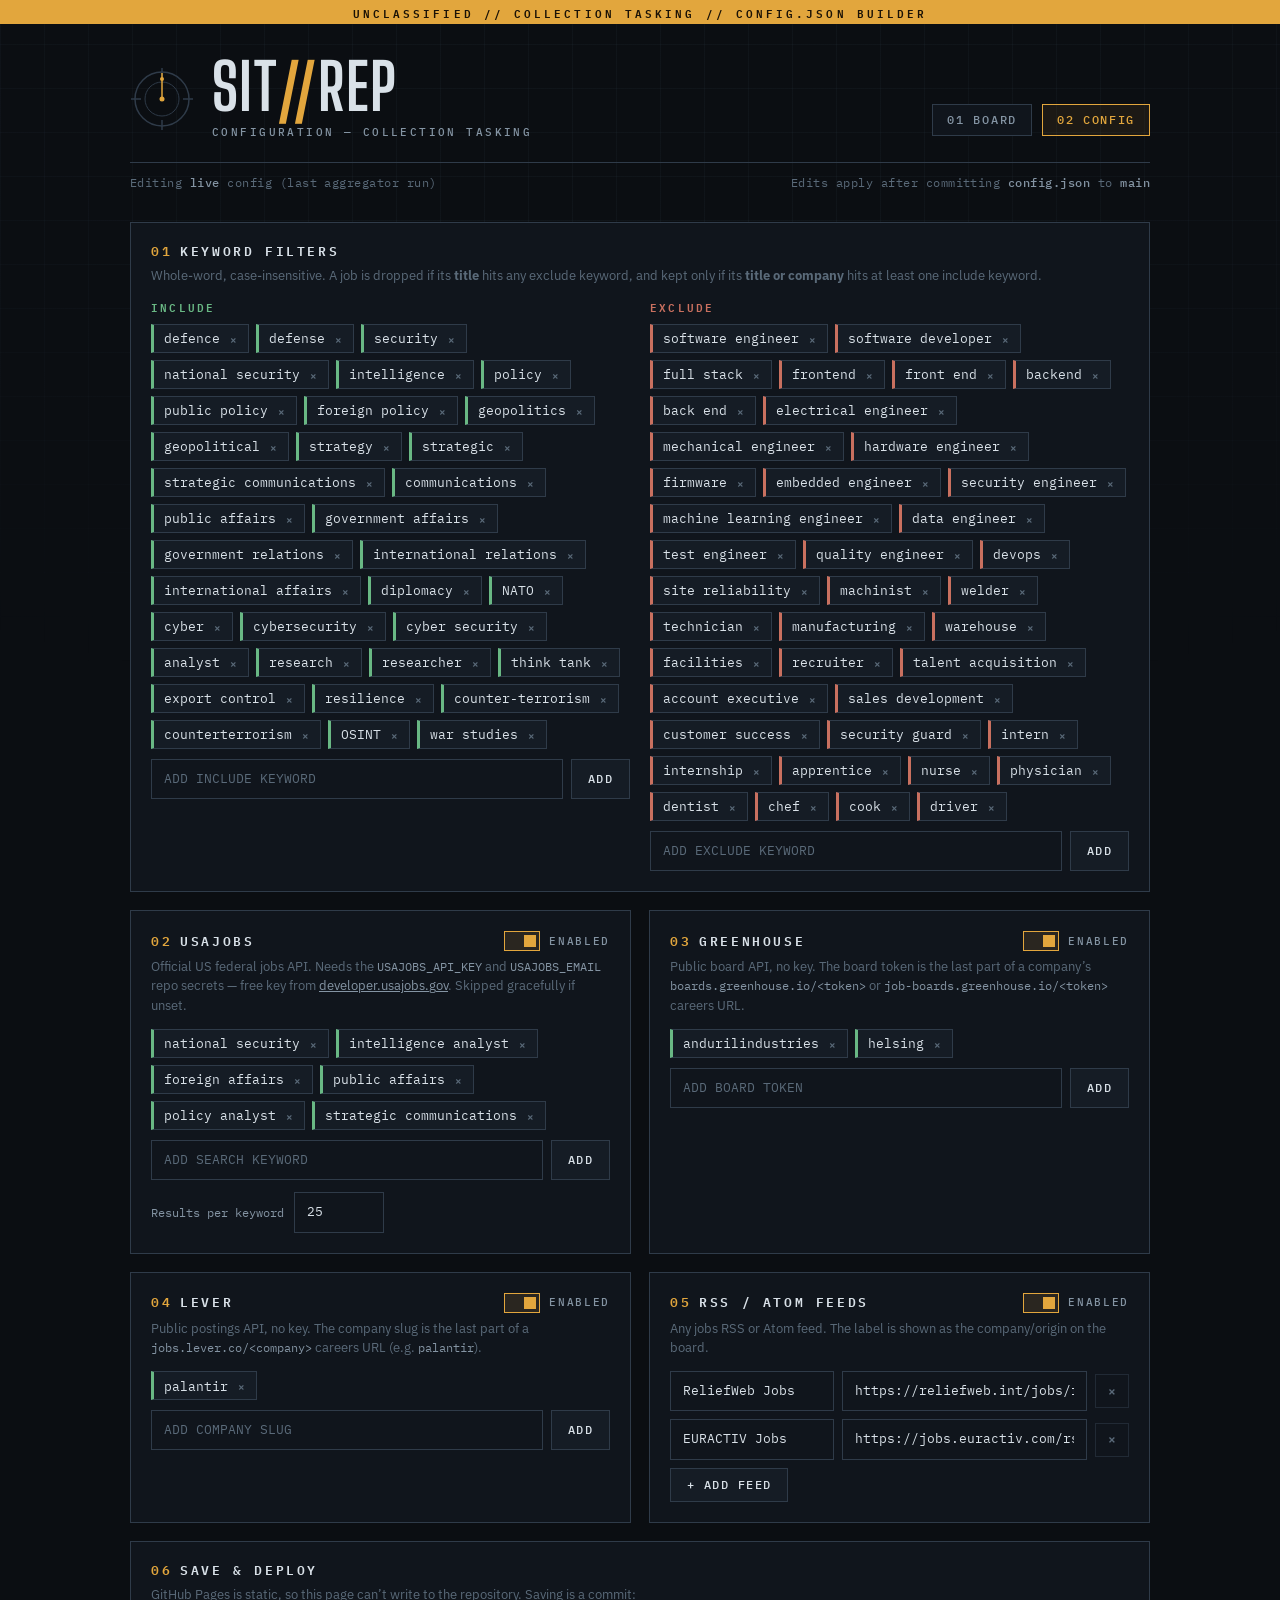
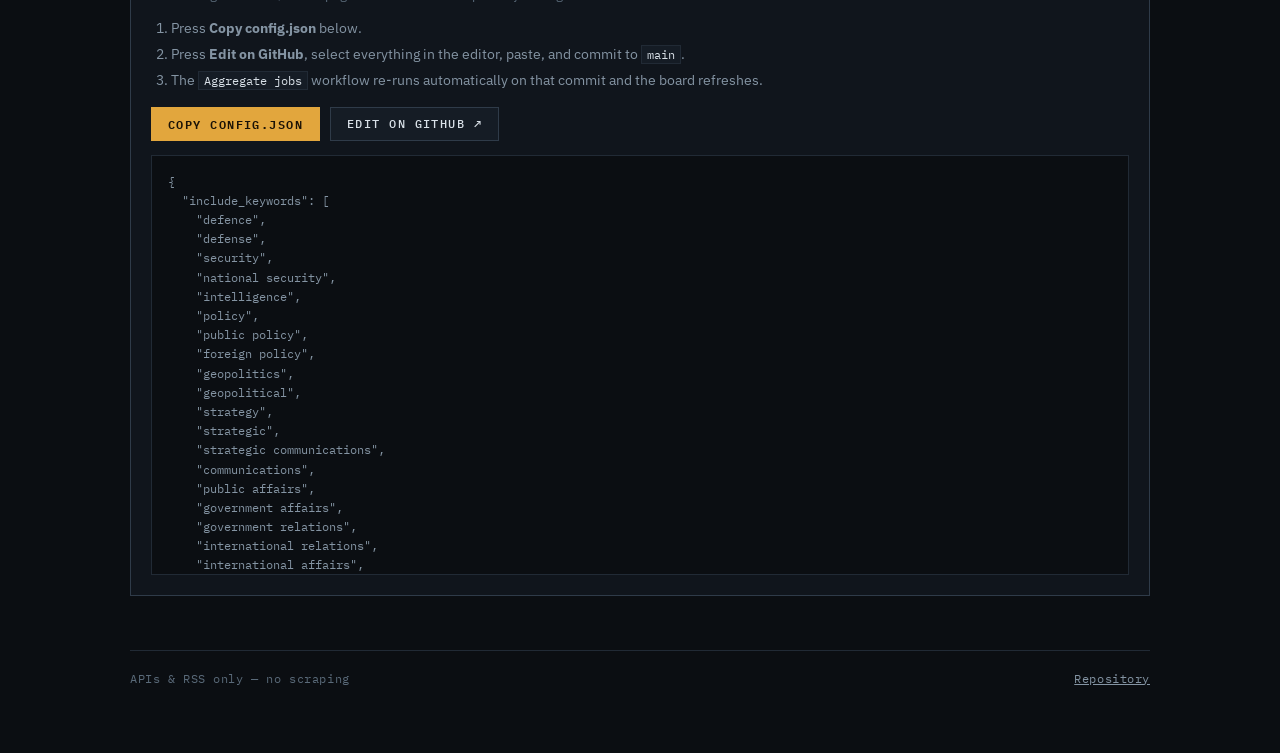
==== docs/config.html @ e004dd71 "Add defence & security job aggregator (SITREP) Python aggregator (USAJobs/Greenhouse/Lever/RSS fetch" ====
<!DOCTYPE html>
<html lang="en">
<head>
<meta charset="UTF-8">
<meta name="viewport" content="width=device-width, initial-scale=1.0">
<title>SITREP — Configuration</title>
<meta name="description" content="Configuration builder for the defence & security job aggregator.">
<link rel="icon" href="data:image/svg+xml,%3Csvg xmlns='http://www.w3.org/2000/svg' viewBox='0 0 64 64'%3E%3Ccircle cx='32' cy='32' r='26' fill='none' stroke='%23e2a63d' stroke-width='4'/%3E%3Cpath d='M32 6v14M32 44v14M6 32h14M44 32h14' stroke='%23e2a63d' stroke-width='4'/%3E%3Ccircle cx='32' cy='32' r='5' fill='%23e2a63d'/%3E%3C/svg%3E">
<link rel="preconnect" href="https://fonts.googleapis.com">
<link rel="preconnect" href="https://fonts.gstatic.com" crossorigin>
<link href="https://fonts.googleapis.com/css2?family=Big+Shoulders+Display:wght@500;700&family=IBM+Plex+Mono:wght@400;500;600&family=IBM+Plex+Sans:wght@400;500;600&display=swap" rel="stylesheet">
<link rel="stylesheet" href="style.css">
</head>
<body>

<div class="classbar">Unclassified&nbsp;//&nbsp;Collection tasking&nbsp;//&nbsp;config.json builder</div>

<div class="wrap">
  <header class="site-head">
    <div class="brand">
      <svg class="reticle" width="64" height="64" viewBox="0 0 64 64" aria-hidden="true">
        <circle cx="32" cy="32" r="27" fill="none" stroke="#2f3b49" stroke-width="1.5"/>
        <circle cx="32" cy="32" r="17" fill="none" stroke="#2f3b49" stroke-width="1"/>
        <path d="M32 1v10M32 53v10M1 32h10M53 32h10" stroke="#2f3b49" stroke-width="1.5"/>
        <g class="sweep">
          <line x1="32" y1="32" x2="32" y2="6" stroke="#e2a63d" stroke-width="1.5"/>
          <circle cx="32" cy="12" r="2" fill="#e2a63d"/>
        </g>
        <circle cx="32" cy="32" r="2.5" fill="#e2a63d"/>
      </svg>
      <div>
        <h1>SIT<span class="slash">//</span>REP</h1>
        <p class="tagline">Configuration &mdash; collection tasking</p>
      </div>
    </div>
    <nav class="site-nav" aria-label="Site">
      <a href="./">01&nbsp;Board</a>
      <a href="config.html" aria-current="page">02&nbsp;Config</a>
    </nav>
  </header>

  <div class="status-strip">
    <span id="load-status">Loading current config&hellip;</span>
    <span>Edits apply after committing <strong>config.json</strong> to <strong>main</strong></span>
  </div>

  <main class="config-grid">

    <section class="panel span-2" aria-labelledby="h-keywords">
      <div class="panel-head"><h2 id="h-keywords"><span class="idx">01</span>Keyword filters</h2></div>
      <p class="hint">Whole-word, case-insensitive. A job is dropped if its <strong>title</strong> hits any exclude keyword, and kept only if its <strong>title or company</strong> hits at least one include keyword.</p>
      <div style="display:grid;grid-template-columns:1fr 1fr;gap:20px" class="kw-cols">
        <div>
          <h2 style="margin-bottom:10px;font-size:11px;color:var(--green)">Include</h2>
          <div id="inc-editor"></div>
        </div>
        <div>
          <h2 style="margin-bottom:10px;font-size:11px;color:var(--red)">Exclude</h2>
          <div id="exc-editor"></div>
        </div>
      </div>
    </section>

    <section class="panel" aria-labelledby="h-usajobs">
      <div class="panel-head">
        <h2 id="h-usajobs"><span class="idx">02</span>USAJobs</h2>
        <label class="switch"><input type="checkbox" id="t-usajobs"><span class="track"></span><span class="switch-label">Enabled</span></label>
      </div>
      <p class="hint">Official US federal jobs API. Needs the <code>USAJOBS_API_KEY</code> and <code>USAJOBS_EMAIL</code> repo secrets — free key from <a href="https://developer.usajobs.gov/APIRequest" target="_blank" rel="noopener">developer.usajobs.gov</a>. Skipped gracefully if unset.</p>
      <div id="usajobs-kw"></div>
      <div class="field-row">
        <label for="usajobs-rpk">Results per keyword</label>
        <input type="number" id="usajobs-rpk" min="1" max="500" step="1">
      </div>
    </section>

    <section class="panel" aria-labelledby="h-greenhouse">
      <div class="panel-head">
        <h2 id="h-greenhouse"><span class="idx">03</span>Greenhouse</h2>
        <label class="switch"><input type="checkbox" id="t-greenhouse"><span class="track"></span><span class="switch-label">Enabled</span></label>
      </div>
      <p class="hint">Public board API, no key. The board token is the last part of a company&rsquo;s <code>boards.greenhouse.io/&lt;token&gt;</code> or <code>job-boards.greenhouse.io/&lt;token&gt;</code> careers URL.</p>
      <div id="gh-boards"></div>
    </section>

    <section class="panel" aria-labelledby="h-lever">
      <div class="panel-head">
        <h2 id="h-lever"><span class="idx">04</span>Lever</h2>
        <label class="switch"><input type="checkbox" id="t-lever"><span class="track"></span><span class="switch-label">Enabled</span></label>
      </div>
      <p class="hint">Public postings API, no key. The company slug is the last part of a <code>jobs.lever.co/&lt;company&gt;</code> careers URL (e.g. <code>palantir</code>).</p>
      <div id="lever-companies"></div>
    </section>

    <section class="panel" aria-labelledby="h-rss">
      <div class="panel-head">
        <h2 id="h-rss"><span class="idx">05</span>RSS / Atom feeds</h2>
        <label class="switch"><input type="checkbox" id="t-rss"><span class="track"></span><span class="switch-label">Enabled</span></label>
      </div>
      <p class="hint">Any jobs RSS or Atom feed. The label is shown as the company/origin on the board.</p>
      <div id="rss-feeds"></div>
      <button class="btn" type="button" id="add-feed">+ Add feed</button>
    </section>

    <section class="panel span-2" aria-labelledby="h-save">
      <div class="panel-head"><h2 id="h-save"><span class="idx">06</span>Save &amp; deploy</h2></div>
      <p class="hint">GitHub Pages is static, so this page can&rsquo;t write to the repository. Saving is a commit:</p>
      <ol class="steps">
        <li>Press <strong>Copy config.json</strong> below.</li>
        <li>Press <strong>Edit on GitHub</strong>, select everything in the editor, paste, and commit to <code>main</code>.</li>
        <li>The <code>Aggregate jobs</code> workflow re-runs automatically on that commit and the board refreshes.</li>
      </ol>
      <div class="save-row" style="margin-top:16px">
        <button class="btn primary" type="button" id="copy-btn">Copy config.json</button>
        <a class="btn" id="edit-link" href="#" target="_blank" rel="noopener">Edit on GitHub &nearr;</a>
        <span class="save-note" id="copy-note" aria-live="polite"></span>
      </div>
      <pre class="json-preview" id="preview" aria-label="Generated config.json"></pre>
    </section>

  </main>

  <footer class="site-foot">
    <span>APIs &amp; RSS only &mdash; no scraping</span>
    <span><a id="repo-link" href="#">Repository</a></span>
  </footer>
</div>

<script>
(function () {
  "use strict";

  function repoInfo() {
    var host = location.hostname;
    var seg = location.pathname.split("/").filter(Boolean);
    // config.html adds a path segment; the repo is always the first one on
    // a project Pages site (owner.github.io/repo/...).
    if (host.endsWith(".github.io") && seg.length > 0 && seg[0].indexOf(".") === -1) {
      return { owner: host.split(".")[0], repo: seg[0], branch: "main" };
    }
    if (host.endsWith(".github.io")) {
      return { owner: host.split(".")[0], repo: host, branch: "main" };
    }
    return { owner: "huggtiy", repo: "defence-job-aggregator", branch: "main" };
  }

  var R = repoInfo();
  var repoUrl = "https://github.com/" + R.owner + "/" + R.repo;
  document.getElementById("repo-link").href = repoUrl;
  document.getElementById("edit-link").href = repoUrl + "/edit/" + R.branch + "/config.json";

  var DEFAULT_CONFIG = {
    include_keywords: ["defence", "defense", "security", "intelligence", "policy"],
    exclude_keywords: ["software engineer"],
    sources: {
      usajobs: { enabled: true, keywords: ["national security"], results_per_keyword: 25 },
      greenhouse: { enabled: true, boards: ["andurilindustries"] },
      lever: { enabled: true, companies: ["palantir"] },
      rss: { enabled: true, feeds: [] }
    }
  };

  var config = null;

  function normalize(c) {
    c = (c && typeof c === "object") ? c : {};
    c.include_keywords = Array.isArray(c.include_keywords) ? c.include_keywords : [];
    c.exclude_keywords = Array.isArray(c.exclude_keywords) ? c.exclude_keywords : [];
    c.sources = (c.sources && typeof c.sources === "object") ? c.sources : {};
    var s = c.sources;
    s.usajobs = s.usajobs || {};
    s.usajobs.enabled = !!s.usajobs.enabled;
    s.usajobs.keywords = Array.isArray(s.usajobs.keywords) ? s.usajobs.keywords : [];
    s.usajobs.results_per_keyword = parseInt(s.usajobs.results_per_keyword, 10) || 25;
    s.greenhouse = s.greenhouse || {};
    s.greenhouse.enabled = !!s.greenhouse.enabled;
    s.greenhouse.boards = Array.isArray(s.greenhouse.boards) ? s.greenhouse.boards : [];
    s.lever = s.lever || {};
    s.lever.enabled = !!s.lever.enabled;
    s.lever.companies = Array.isArray(s.lever.companies) ? s.lever.companies : [];
    s.rss = s.rss || {};
    s.rss.enabled = !!s.rss.enabled;
    s.rss.feeds = Array.isArray(s.rss.feeds) ? s.rss.feeds : [];
    return c;
  }

  function syncPreview() {
    document.getElementById("preview").textContent = JSON.stringify(config, null, 2);
  }

  /* ---- tag editor ---- */
  function tagEditor(root, arr, opts) {
    opts = opts || {};
    root.textContent = "";

    var tags = document.createElement("div");
    tags.className = "tags " + (opts.tone === "exclude" ? "tags-exclude" : "tags-include");

    var row = document.createElement("div");
    row.className = "tag-input-row";
    var input = document.createElement("input");
    input.type = "text";
    input.placeholder = opts.placeholder || "ADD KEYWORD + ENTER";
    input.setAttribute("aria-label", opts.placeholder || "Add entry");
    var addBtn = document.createElement("button");
    addBtn.className = "btn";
    addBtn.type = "button";
    addBtn.textContent = "Add";
    row.appendChild(input);
    row.appendChild(addBtn);

    function renderTags() {
      tags.textContent = "";
      arr.forEach(function (val, i) {
        var chip = document.createElement("span");
        chip.className = "tag";
        chip.appendChild(document.createTextNode(val));
        var x = document.createElement("button");
        x.type = "button";
        x.textContent = "×";
        x.setAttribute("aria-label", "Remove " + val);
        x.addEventListener("click", function () {
          arr.splice(i, 1);
          renderTags();
          syncPreview();
        });
        chip.appendChild(x);
        tags.appendChild(chip);
      });
      if (arr.length === 0) {
        var none = document.createElement("span");
        none.className = "save-note";
        none.textContent = "(empty)";
        tags.appendChild(none);
      }
    }

    function add() {
      var v = input.value.trim();
      if (!v) return;
      if (arr.indexOf(v) === -1) arr.push(v);
      input.value = "";
      renderTags();
      syncPreview();
      input.focus();
    }

    addBtn.addEventListener("click", add);
    input.addEventListener("keydown", function (e) {
      if (e.key === "Enter" || e.key === ",") { e.preventDefault(); add(); }
      if (e.key === "Backspace" && input.value === "" && arr.length) {
        arr.pop();
        renderTags();
        syncPreview();
      }
    });

    renderTags();
    root.appendChild(tags);
    root.appendChild(row);
  }

  /* ---- feeds editor ---- */
  function renderFeeds() {
    var root = document.getElementById("rss-feeds");
    var feeds = config.sources.rss.feeds;
    root.textContent = "";
    feeds.forEach(function (feed, i) {
      if (!Array.isArray(feed)) feeds[i] = feed = ["", String(feed || "")];
      var row = document.createElement("div");
      row.className = "feed-row";

      var label = document.createElement("input");
      label.type = "text";
      label.placeholder = "LABEL";
      label.value = feed[0] || "";
      label.setAttribute("aria-label", "Feed label");
      label.addEventListener("input", function () { feed[0] = label.value; syncPreview(); });

      var url = document.createElement("input");
      url.type = "url";
      url.placeholder = "https://example.org/jobs/rss.xml";
      url.value = feed[1] || "";
      url.setAttribute("aria-label", "Feed URL");
      url.addEventListener("input", function () { feed[1] = url.value; syncPreview(); });

      var del = document.createElement("button");
      del.type = "button";
      del.className = "icon-btn";
      del.textContent = "×";
      del.setAttribute("aria-label", "Remove feed " + (feed[0] || i + 1));
      del.addEventListener("click", function () {
        feeds.splice(i, 1);
        renderFeeds();
        syncPreview();
      });

      row.appendChild(label);
      row.appendChild(url);
      row.appendChild(del);
      root.appendChild(row);
    });
  }

  function bindToggle(id, obj) {
    var el = document.getElementById(id);
    el.checked = !!obj.enabled;
    el.addEventListener("change", function () { obj.enabled = el.checked; syncPreview(); });
  }

  function buildForm() {
    tagEditor(document.getElementById("inc-editor"), config.include_keywords,
      { tone: "include", placeholder: "ADD INCLUDE KEYWORD" });
    tagEditor(document.getElementById("exc-editor"), config.exclude_keywords,
      { tone: "exclude", placeholder: "ADD EXCLUDE KEYWORD" });
    tagEditor(document.getElementById("usajobs-kw"), config.sources.usajobs.keywords,
      { tone: "include", placeholder: "ADD SEARCH KEYWORD" });
    tagEditor(document.getElementById("gh-boards"), config.sources.greenhouse.boards,
      { tone: "include", placeholder: "ADD BOARD TOKEN" });
    tagEditor(document.getElementById("lever-companies"), config.sources.lever.companies,
      { tone: "include", placeholder: "ADD COMPANY SLUG" });

    bindToggle("t-usajobs", config.sources.usajobs);
    bindToggle("t-greenhouse", config.sources.greenhouse);
    bindToggle("t-lever", config.sources.lever);
    bindToggle("t-rss", config.sources.rss);

    var rpk = document.getElementById("usajobs-rpk");
    rpk.value = config.sources.usajobs.results_per_keyword;
    rpk.addEventListener("input", function () {
      config.sources.usajobs.results_per_keyword = parseInt(rpk.value, 10) || 25;
      syncPreview();
    });

    document.getElementById("add-feed").addEventListener("click", function () {
      config.sources.rss.feeds.push(["", ""]);
      renderFeeds();
      syncPreview();
    });

    renderFeeds();
    syncPreview();
  }

  /* ---- copy ---- */
  document.getElementById("copy-btn").addEventListener("click", function () {
    var json = JSON.stringify(config, null, 2) + "\n";
    var note = document.getElementById("copy-note");
    function ok() {
      note.textContent = "Copied — now Edit on GitHub, paste over the file, commit to main.";
      note.className = "save-note ok";
    }
    function fail() {
      note.textContent = "Copy failed — select the JSON below and copy manually.";
      note.className = "save-note";
    }
    if (navigator.clipboard && navigator.clipboard.writeText) {
      navigator.clipboard.writeText(json).then(ok, fail);
    } else { fail(); }
  });

  /* ---- load current config: raw file first (canonical), then the copy
     the aggregator writes into docs/, then built-in defaults. ---- */
  var rawUrl = "https://raw.githubusercontent.com/" + R.owner + "/" + R.repo + "/" + R.branch + "/config.json";
  var statusEl = document.getElementById("load-status");

  function loaded(c, from) {
    config = normalize(c);
    statusEl.innerHTML = "Editing <strong>live</strong> config (" + from + ")";
    buildForm();
  }

  fetch(rawUrl, { cache: "no-store" })
    .then(function (r) { if (!r.ok) throw 0; return r.json(); })
    .then(function (c) { loaded(c, "repo main branch"); })
    .catch(function () {
      fetch("config.json", { cache: "no-store" })
        .then(function (r) { if (!r.ok) throw 0; return r.json(); })
        .then(function (c) { loaded(c, "last aggregator run"); })
        .catch(function () { loaded(DEFAULT_CONFIG, "built-in defaults — repo copy unreachable"); });
    });
})();
</script>
</body>
</html>
---- docs/style.css ----
/* SITREP — defence & security job watch
   Shared styles for index.html (board) and config.html (config builder). */

:root {
  --bg: #0b0e12;
  --panel: #10151c;
  --panel-2: #151c25;
  --line: #212a35;
  --line-strong: #2f3b49;
  --ink: #d9e1e8;
  --muted: #8494a3;
  --faint: #5a6a79;
  --amber: #e2a63d;
  --amber-ink: #1a1206;
  --green: #69b884;
  --blue: #6f9fd0;
  --violet: #a394d6;
  --red: #c9705f;
  --display: "Big Shoulders Display", "Arial Narrow", sans-serif;
  --sans: "IBM Plex Sans", system-ui, -apple-system, sans-serif;
  --mono: "IBM Plex Mono", ui-monospace, "SF Mono", Menlo, monospace;
}

* { box-sizing: border-box; margin: 0; padding: 0; }

html { color-scheme: dark; }

body {
  font-family: var(--sans);
  font-size: 15px;
  line-height: 1.55;
  background: var(--bg);
  color: var(--ink);
  min-height: 100vh;
}

/* Faint plotting grid over the whole page */
body::before {
  content: "";
  position: fixed;
  inset: 0;
  pointer-events: none;
  background-image:
    linear-gradient(rgba(84, 110, 138, 0.07) 1px, transparent 1px),
    linear-gradient(90deg, rgba(84, 110, 138, 0.07) 1px, transparent 1px);
  background-size: 44px 44px;
  mask-image: radial-gradient(ellipse 120% 90% at 50% 0%, #000 30%, transparent 90%);
  -webkit-mask-image: radial-gradient(ellipse 120% 90% at 50% 0%, #000 30%, transparent 90%);
}

a { color: inherit; }

:focus-visible {
  outline: 2px solid var(--amber);
  outline-offset: 2px;
  border-radius: 2px;
}

::selection { background: rgba(226, 166, 61, 0.35); }

/* ---- classification-style banner (signature element) ---- */
.classbar {
  background: var(--amber);
  color: var(--amber-ink);
  font: 600 11px/1 var(--mono);
  letter-spacing: 0.28em;
  text-transform: uppercase;
  text-align: center;
  padding: 7px 12px 6px;
  position: relative;
  z-index: 2;
}

/* ---- layout ---- */
.wrap {
  max-width: 1060px;
  margin: 0 auto;
  padding: 0 20px 64px;
  position: relative;
  z-index: 1;
}

/* ---- header ---- */
.site-head {
  display: flex;
  align-items: flex-end;
  justify-content: space-between;
  gap: 24px;
  flex-wrap: wrap;
  padding: 34px 0 22px;
  border-bottom: 1px solid var(--line-strong);
}

.brand { display: flex; align-items: center; gap: 18px; }

.reticle { flex: none; display: block; }
.reticle .sweep {
  transform-origin: 32px 32px;
  animation: sweep 6s linear infinite;
}
@keyframes sweep { to { transform: rotate(360deg); } }
@media (prefers-reduced-motion: reduce) {
  .reticle .sweep { animation: none; }
  * { transition: none !important; }
}

.brand h1 {
  font-family: var(--display);
  font-weight: 700;
  font-size: clamp(44px, 7vw, 64px);
  line-height: 0.9;
  letter-spacing: 0.02em;
  text-transform: uppercase;
}
.brand h1 .slash { color: var(--amber); }

.tagline {
  font: 500 11px/1.5 var(--mono);
  color: var(--muted);
  letter-spacing: 0.22em;
  text-transform: uppercase;
  margin-top: 8px;
}

.site-nav { display: flex; gap: 10px; padding-bottom: 4px; }
.site-nav a {
  font: 500 12px/1 var(--mono);
  letter-spacing: 0.14em;
  text-transform: uppercase;
  text-decoration: none;
  color: var(--muted);
  border: 1px solid var(--line-strong);
  padding: 9px 14px;
  background: var(--panel);
}
.site-nav a:hover { color: var(--ink); border-color: var(--faint); }
.site-nav a[aria-current="page"] {
  color: var(--amber);
  border-color: var(--amber);
  background: rgba(226, 166, 61, 0.08);
}

/* ---- status strip under header ---- */
.status-strip {
  display: flex;
  justify-content: space-between;
  gap: 16px;
  flex-wrap: wrap;
  font: 400 12px/1.6 var(--mono);
  color: var(--faint);
  padding: 10px 0 26px;
  letter-spacing: 0.04em;
}
.status-strip strong { color: var(--muted); font-weight: 500; }

/* ---- controls (board) ---- */
.controls {
  display: grid;
  grid-template-columns: minmax(200px, 1fr) auto auto auto;
  gap: 10px;
  align-items: center;
  margin-bottom: 6px;
}

input[type="text"], input[type="search"], input[type="url"], input[type="number"], select {
  font: 400 13px/1.4 var(--mono);
  color: var(--ink);
  background: var(--panel);
  border: 1px solid var(--line-strong);
  padding: 10px 12px;
  width: 100%;
  border-radius: 0;
  appearance: none;
}
select {
  background-image: url("data:image/svg+xml,%3Csvg xmlns='http://www.w3.org/2000/svg' width='8' height='5'%3E%3Cpath d='M0 0l4 5 4-5z' fill='%238494a3'/%3E%3C/svg%3E");
  background-repeat: no-repeat;
  background-position: right 12px center;
  padding-right: 30px;
}
input::placeholder { color: var(--faint); }

.count-readout {
  font: 500 12px/1 var(--mono);
  color: var(--amber);
  letter-spacing: 0.12em;
  white-space: nowrap;
  padding: 0 4px;
  text-transform: uppercase;
}

/* ---- job list ---- */
.jobs { list-style: none; border-top: 1px solid var(--line-strong); }

.job {
  display: grid;
  grid-template-columns: 1fr auto auto;
  gap: 6px 18px;
  align-items: center;
  padding: 15px 10px 15px 14px;
  border-bottom: 1px solid var(--line);
  position: relative;
}
.job:hover { background: var(--panel); }

.job.is-new::before {
  content: "";
  position: absolute;
  left: 0; top: 0; bottom: 0;
  width: 3px;
  background: var(--amber);
}

.job-title {
  font-weight: 600;
  font-size: 15.5px;
  color: var(--ink);
  text-decoration: none;
}
.job-title:hover { color: var(--amber); text-decoration: underline; text-underline-offset: 3px; }

.job-new-tag {
  font: 600 9.5px/1 var(--mono);
  color: var(--amber-ink);
  background: var(--amber);
  letter-spacing: 0.14em;
  padding: 3px 6px 2px;
  margin-left: 9px;
  vertical-align: 2px;
}

.job-meta { font-size: 13px; color: var(--muted); margin-top: 3px; }
.job-meta .sep { color: var(--faint); padding: 0 6px; }

.badge {
  font: 500 10px/1 var(--mono);
  letter-spacing: 0.14em;
  text-transform: uppercase;
  padding: 5px 9px 4px;
  border: 1px solid var(--line-strong);
  color: var(--muted);
  white-space: nowrap;
  justify-self: end;
}
.badge[data-source="usajobs"]    { color: var(--amber);  border-color: rgba(226, 166, 61, 0.5); }
.badge[data-source="greenhouse"] { color: var(--green);  border-color: rgba(105, 184, 132, 0.5); }
.badge[data-source="lever"]      { color: var(--blue);   border-color: rgba(111, 159, 208, 0.5); }
.badge[data-source="rss"]        { color: var(--violet); border-color: rgba(163, 148, 214, 0.5); }

.job-date {
  font: 400 12px/1 var(--mono);
  color: var(--faint);
  white-space: nowrap;
  min-width: 84px;
  text-align: right;
}

/* ---- empty / error state ---- */
.empty-state {
  border: 1px dashed var(--line-strong);
  background: var(--panel);
  padding: 44px 32px;
  margin-top: 26px;
  text-align: center;
}
.empty-state h2 {
  font: 600 14px/1 var(--mono);
  letter-spacing: 0.24em;
  text-transform: uppercase;
  color: var(--amber);
  margin-bottom: 18px;
}
.empty-state ol {
  display: inline-block;
  text-align: left;
  color: var(--muted);
  font-size: 14px;
  margin: 0 auto;
  padding-left: 20px;
  max-width: 560px;
}
.empty-state li { margin: 6px 0; }
.empty-state a { color: var(--amber); }
.empty-state code {
  font: 500 12.5px/1 var(--mono);
  background: var(--panel-2);
  border: 1px solid var(--line);
  padding: 2px 6px;
}

/* ---- config page ---- */
.config-grid { display: grid; grid-template-columns: 1fr 1fr; gap: 18px; margin-top: 4px; }
.config-grid .span-2 { grid-column: 1 / -1; }

.panel {
  background: var(--panel);
  border: 1px solid var(--line-strong);
  padding: 20px;
}
.panel-head {
  display: flex;
  align-items: center;
  justify-content: space-between;
  gap: 12px;
  margin-bottom: 6px;
}
.panel h2 {
  font: 600 13px/1.3 var(--mono);
  letter-spacing: 0.2em;
  text-transform: uppercase;
  color: var(--ink);
}
.panel h2 .idx { color: var(--amber); margin-right: 8px; }
.panel .hint { font-size: 12.5px; color: var(--faint); margin: 2px 0 14px; }
.panel .hint a { color: var(--muted); }
.panel .hint code { font-family: var(--mono); font-size: 11.5px; color: var(--muted); }

/* toggle switch */
.switch { display: inline-flex; align-items: center; gap: 9px; cursor: pointer; user-select: none; }
.switch input { position: absolute; opacity: 0; width: 36px; height: 20px; cursor: pointer; }
.switch .track {
  width: 36px; height: 20px;
  border: 1px solid var(--line-strong);
  background: var(--bg);
  position: relative;
  transition: background 0.15s, border-color 0.15s;
  flex: none;
}
.switch .track::after {
  content: "";
  position: absolute;
  top: 3px; left: 3px;
  width: 12px; height: 12px;
  background: var(--faint);
  transition: transform 0.15s, background 0.15s;
}
.switch input:checked + .track { border-color: var(--amber); background: rgba(226, 166, 61, 0.12); }
.switch input:checked + .track::after { transform: translateX(16px); background: var(--amber); }
.switch input:focus-visible + .track { outline: 2px solid var(--amber); outline-offset: 2px; }
.switch .switch-label {
  font: 500 10.5px/1 var(--mono);
  letter-spacing: 0.16em;
  text-transform: uppercase;
  color: var(--muted);
}

/* tag editor */
.tags { display: flex; flex-wrap: wrap; gap: 7px; margin-bottom: 10px; }
.tag {
  display: inline-flex;
  align-items: center;
  gap: 7px;
  font: 400 12.5px/1 var(--mono);
  color: var(--ink);
  background: var(--panel-2);
  border: 1px solid var(--line-strong);
  padding: 6px 8px 6px 10px;
}
.tags.tags-include .tag { border-left: 3px solid var(--green); }
.tags.tags-exclude .tag { border-left: 3px solid var(--red); }
.tag button {
  font: 600 11px/1 var(--mono);
  color: var(--faint);
  background: none;
  border: 0;
  cursor: pointer;
  padding: 2px 3px;
}
.tag button:hover { color: var(--red); }

.tag-input-row { display: flex; gap: 8px; }
.tag-input-row input { flex: 1; }

button.btn {
  font: 500 12px/1 var(--mono);
  letter-spacing: 0.12em;
  text-transform: uppercase;
  color: var(--ink);
  background: var(--panel-2);
  border: 1px solid var(--line-strong);
  padding: 10px 16px;
  cursor: pointer;
}
button.btn:hover { border-color: var(--faint); }
button.btn.primary {
  color: var(--amber-ink);
  background: var(--amber);
  border-color: var(--amber);
  font-weight: 600;
}
button.btn.primary:hover { background: #edb85a; }
a.btn {
  display: inline-block;
  font: 500 12px/1 var(--mono);
  letter-spacing: 0.12em;
  text-transform: uppercase;
  color: var(--ink);
  background: var(--panel-2);
  border: 1px solid var(--line-strong);
  padding: 10px 16px;
  text-decoration: none;
}
a.btn:hover { border-color: var(--amber); color: var(--amber); }

/* feeds editor */
.feed-row {
  display: grid;
  grid-template-columns: minmax(110px, 2fr) 3fr auto;
  gap: 8px;
  margin-bottom: 8px;
}
.feed-row button { align-self: center; }
.icon-btn {
  font: 600 13px/1 var(--mono);
  color: var(--faint);
  background: none;
  border: 1px solid var(--line);
  width: 34px; height: 34px;
  cursor: pointer;
}
.icon-btn:hover { color: var(--red); border-color: var(--red); }

/* number field */
.field-row { display: flex; align-items: center; gap: 10px; margin-top: 12px; }
.field-row label { font: 400 12px/1.3 var(--mono); color: var(--muted); }
.field-row input[type="number"] { width: 90px; }

/* save / export */
.save-row { display: flex; gap: 10px; flex-wrap: wrap; align-items: center; }
.save-note { font: 400 12px/1.6 var(--mono); color: var(--faint); }
.save-note.ok { color: var(--green); }

pre.json-preview {
  font: 400 12px/1.6 var(--mono);
  color: var(--muted);
  background: var(--bg);
  border: 1px solid var(--line);
  padding: 16px;
  overflow-x: auto;
  max-height: 420px;
  margin-top: 14px;
}

.steps { color: var(--muted); font-size: 13.5px; padding-left: 20px; }
.steps li { margin: 5px 0; }
.steps code { font-family: var(--mono); font-size: 12px; color: var(--ink); background: var(--panel-2); padding: 1px 5px; border: 1px solid var(--line); }
.steps a { color: var(--amber); }

/* ---- footer ---- */
.site-foot {
  margin-top: 54px;
  padding-top: 18px;
  border-top: 1px solid var(--line);
  font: 400 11.5px/1.8 var(--mono);
  color: var(--faint);
  letter-spacing: 0.05em;
  display: flex;
  justify-content: space-between;
  gap: 12px;
  flex-wrap: wrap;
}
.site-foot a { color: var(--muted); }

/* ---- responsive ---- */
@media (max-width: 780px) {
  .config-grid { grid-template-columns: 1fr; }
  .controls { grid-template-columns: 1fr 1fr; }
  .controls .search-cell { grid-column: 1 / -1; }
  .count-readout { grid-column: 1 / -1; padding-top: 2px; }
}

@media (max-width: 680px) {
  .kw-cols { grid-template-columns: 1fr !important; }
}

@media (max-width: 620px) {
  .job { grid-template-columns: auto 1fr; }
  .job-main { grid-column: 1 / -1; }
  .badge { justify-self: start; }
  .job-date { text-align: left; align-self: center; min-width: 0; }
  .site-head { padding-top: 26px; }
  .feed-row { grid-template-columns: 1fr; }
  .feed-row .icon-btn { justify-self: end; }
}
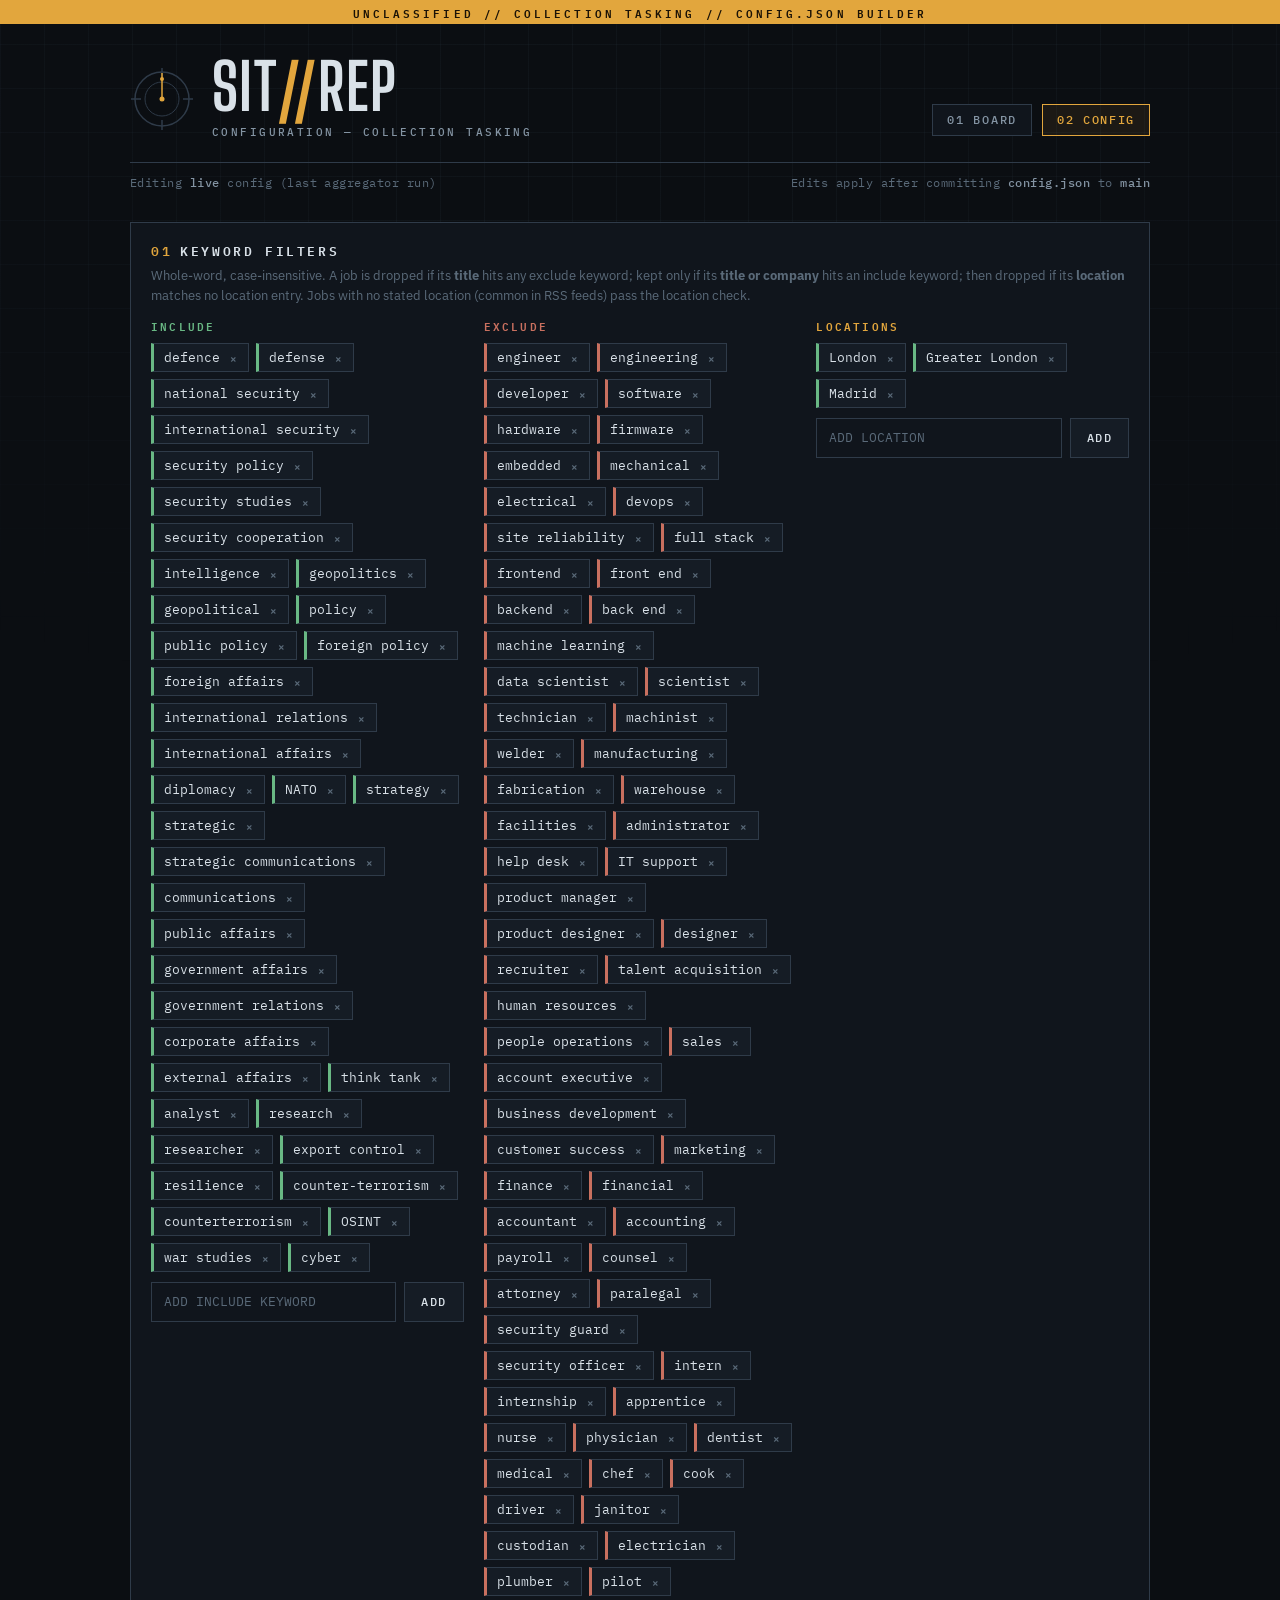
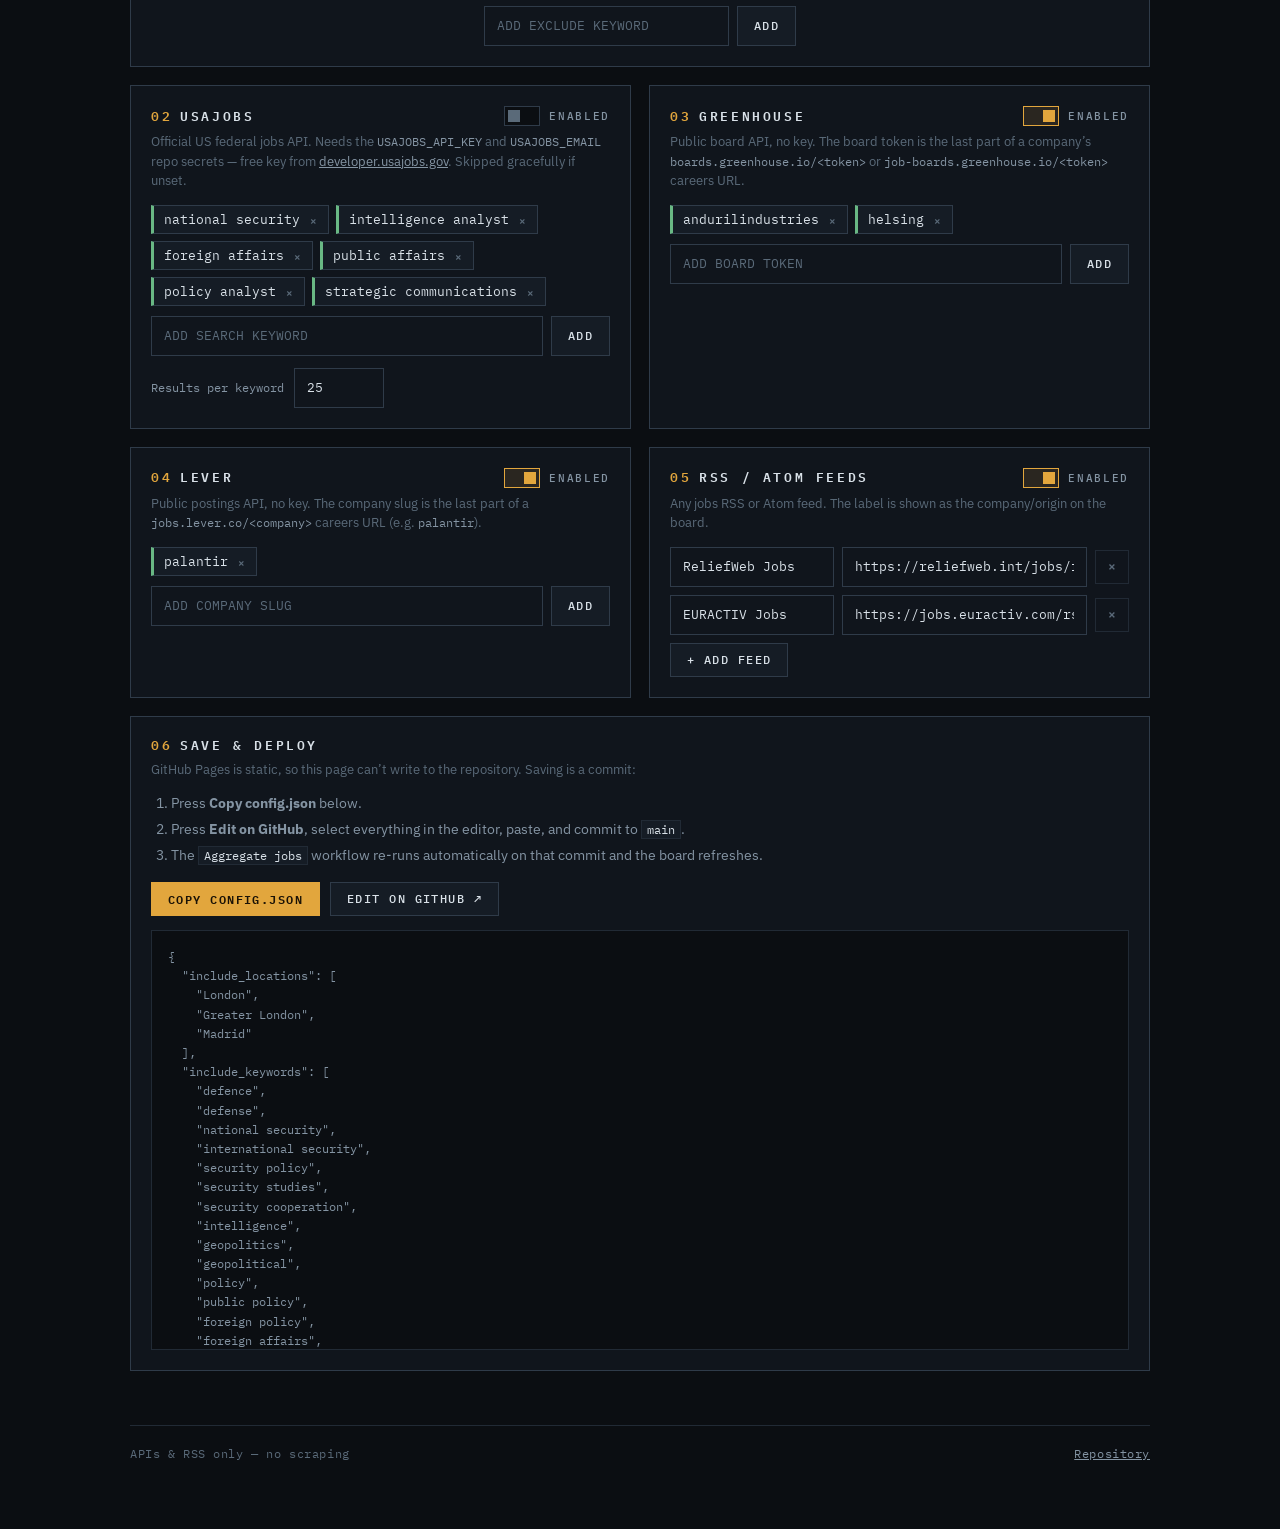
==== commit 5841d07b: "Add location filter and tighten suitability filtering Jobs must now be in London / Greater London / " ====
--- a/docs/config.html
+++ b/docs/config.html
@@ -48,8 +48,8 @@
 
     <section class="panel span-2" aria-labelledby="h-keywords">
       <div class="panel-head"><h2 id="h-keywords"><span class="idx">01</span>Keyword filters</h2></div>
-      <p class="hint">Whole-word, case-insensitive. A job is dropped if its <strong>title</strong> hits any exclude keyword, and kept only if its <strong>title or company</strong> hits at least one include keyword.</p>
-      <div style="display:grid;grid-template-columns:1fr 1fr;gap:20px" class="kw-cols">
+      <p class="hint">Whole-word, case-insensitive. A job is dropped if its <strong>title</strong> hits any exclude keyword; kept only if its <strong>title or company</strong> hits an include keyword; then dropped if its <strong>location</strong> matches no location entry. Jobs with no stated location (common in RSS feeds) pass the location check.</p>
+      <div style="display:grid;grid-template-columns:1fr 1fr 1fr;gap:20px" class="kw-cols">
         <div>
           <h2 style="margin-bottom:10px;font-size:11px;color:var(--green)">Include</h2>
           <div id="inc-editor"></div>
@@ -57,6 +57,10 @@
         <div>
           <h2 style="margin-bottom:10px;font-size:11px;color:var(--red)">Exclude</h2>
           <div id="exc-editor"></div>
+        </div>
+        <div>
+          <h2 style="margin-bottom:10px;font-size:11px;color:var(--amber)">Locations</h2>
+          <div id="loc-editor"></div>
         </div>
       </div>
     </section>
@@ -150,8 +154,9 @@
   document.getElementById("edit-link").href = repoUrl + "/edit/" + R.branch + "/config.json";
 
   var DEFAULT_CONFIG = {
-    include_keywords: ["defence", "defense", "security", "intelligence", "policy"],
-    exclude_keywords: ["software engineer"],
+    include_locations: ["London", "Greater London", "Madrid"],
+    include_keywords: ["defence", "defense", "national security", "intelligence", "policy"],
+    exclude_keywords: ["engineer", "engineering", "developer", "software"],
     sources: {
       usajobs: { enabled: true, keywords: ["national security"], results_per_keyword: 25 },
       greenhouse: { enabled: true, boards: ["andurilindustries"] },
@@ -164,6 +169,7 @@
 
   function normalize(c) {
     c = (c && typeof c === "object") ? c : {};
+    c.include_locations = Array.isArray(c.include_locations) ? c.include_locations : [];
     c.include_keywords = Array.isArray(c.include_keywords) ? c.include_keywords : [];
     c.exclude_keywords = Array.isArray(c.exclude_keywords) ? c.exclude_keywords : [];
     c.sources = (c.sources && typeof c.sources === "object") ? c.sources : {};
@@ -313,6 +319,8 @@
       { tone: "include", placeholder: "ADD INCLUDE KEYWORD" });
     tagEditor(document.getElementById("exc-editor"), config.exclude_keywords,
       { tone: "exclude", placeholder: "ADD EXCLUDE KEYWORD" });
+    tagEditor(document.getElementById("loc-editor"), config.include_locations,
+      { tone: "include", placeholder: "ADD LOCATION" });
     tagEditor(document.getElementById("usajobs-kw"), config.sources.usajobs.keywords,
       { tone: "include", placeholder: "ADD SEARCH KEYWORD" });
     tagEditor(document.getElementById("gh-boards"), config.sources.greenhouse.boards,
--- a/docs/style.css
+++ b/docs/style.css
@@ -469,7 +469,7 @@
   .count-readout { grid-column: 1 / -1; padding-top: 2px; }
 }
 
-@media (max-width: 680px) {
+@media (max-width: 900px) {
   .kw-cols { grid-template-columns: 1fr !important; }
 }
 
